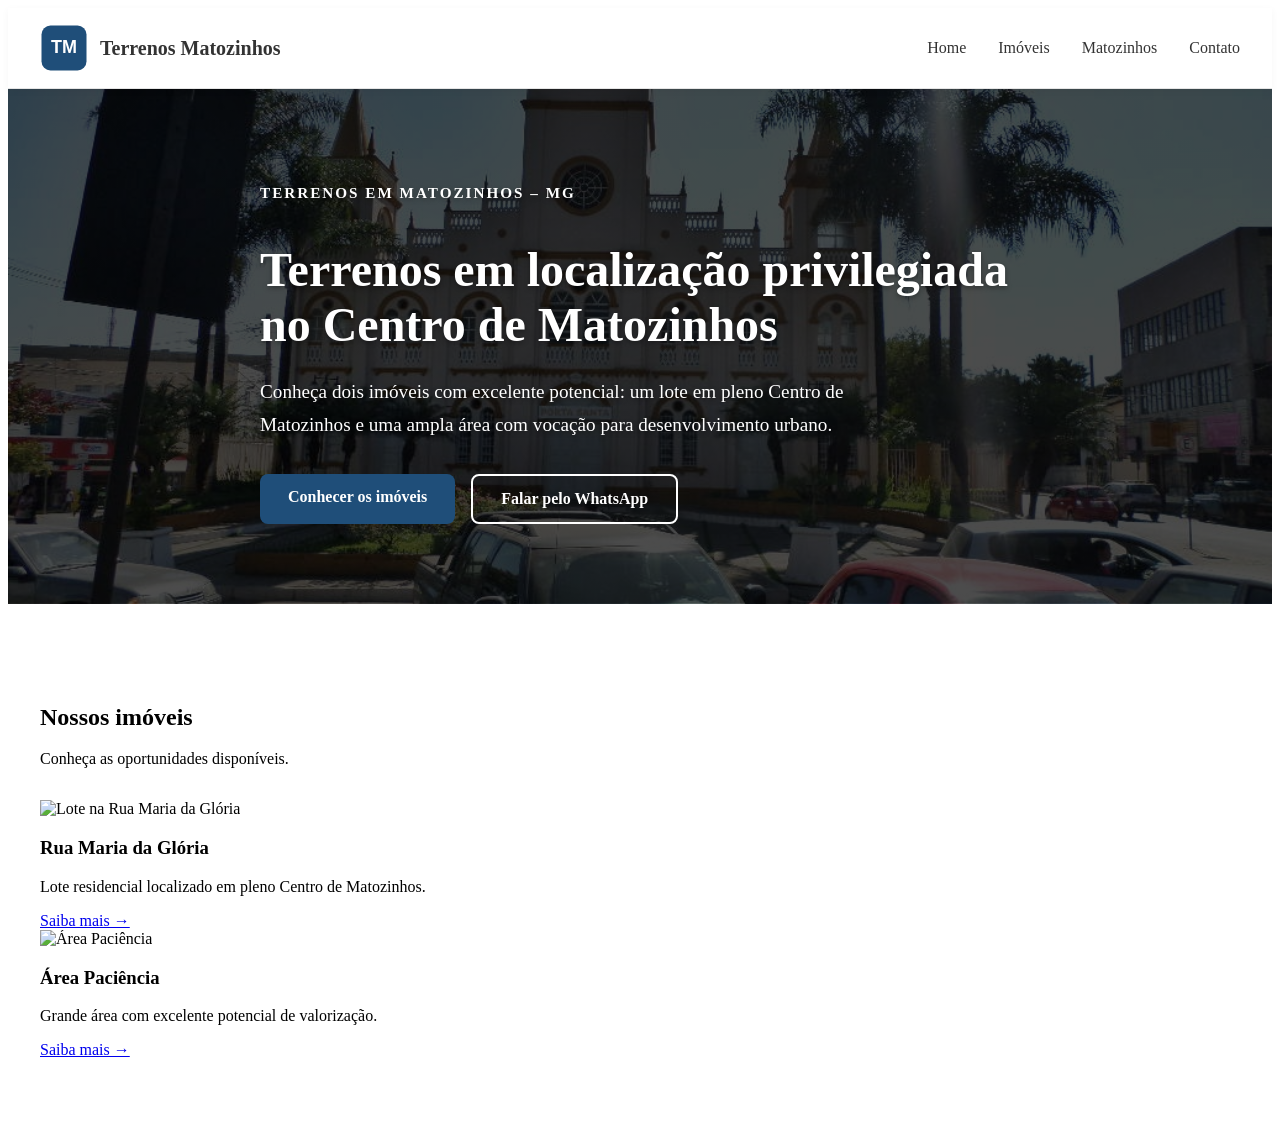
==== index.html @ 57f732b4 "style: refine hero section" ====
<!DOCTYPE html>
<html lang="pt-BR">

<head>

    <meta charset="UTF-8">

    <meta name="viewport" content="width=device-width, initial-scale=1.0">

    <title>
        Terrenos Matozinhos | Terrenos urbanos em Matozinhos/MG
    </title>

    <meta name="description"
        content="Conheça terrenos urbanos localizados em Matozinhos/MG. Informações claras, documentação regular e atendimento direto com os proprietários.">

    <meta name="author" content="Terrenos Matozinhos">

    <meta name="robots" content="index, follow">

    <meta name="theme-color" content="#1F4E79">

    <link rel="stylesheet" href="assets/css/style.css">

    <script src="assets/js/main.js" defer></script>

</head>

<body>

    <header class="site-header">

        <div class="container">

            <a href="index.html" class="logo">

                <img src="assets/images/logo/logo.svg" alt="Terrenos Matozinhos">

                <span class="logo-text">
                    Terrenos Matozinhos
                </span>

            </a>

            <nav class="main-nav" aria-label="Menu principal">

                <ul>

                    <li><a href="#">Home</a></li>

                    <li><a href="#imoveis">Imóveis</a></li>

                    <li><a href="#matozinhos">Matozinhos</a></li>

                    <li><a href="#contato">Contato</a></li>

                </ul>

            </nav>

        </div>

    </header>

    <main>

        <section class="hero" id="hero">

            <div class="container hero-content">

                <div class="hero-text">

                    <p class="hero-tag">
                        Terrenos em Matozinhos – MG
                    </p>

                    <h1>
                        Terrenos em localização privilegiada no Centro de Matozinhos
                    </h1>

                    <p class="hero-description">

                        Conheça dois imóveis com excelente potencial:
                        um lote em pleno Centro de Matozinhos e uma ampla
                        área com vocação para desenvolvimento urbano.

                    </p>

                    <div class="hero-buttons">

                        <a href="#imoveis" class="btn btn-primary">

                            Conhecer os imóveis

                        </a>

                        <a href="#contato" class="btn btn-outline">

                            Falar pelo WhatsApp

                        </a>

                    </div>

                </div>

            </div>

        </section>

        <section class="properties" id="imoveis">

            <div class="container">

                <h2>Nossos imóveis</h2>

                <p class="section-description">

                    Conheça as oportunidades disponíveis.

                </p>

                <div class="property-grid">

                    <article class="property-card">

                        <img src="assets/images/maria-da-gloria/foto01.webp" alt="Lote na Rua Maria da Glória">

                        <div class="property-content">

                            <h3>Rua Maria da Glória</h3>

                            <p>

                                Lote residencial localizado em pleno Centro de
                                Matozinhos.

                            </p>

                            <a href="imoveis/maria-da-gloria/">

                                Saiba mais →

                            </a>

                        </div>

                    </article>

                    <article class="property-card">

                        <img src="assets/images/paciencia/foto01.webp" alt="Área Paciência">

                        <div class="property-content">

                            <h3>Área Paciência</h3>

                            <p>

                                Grande área com excelente potencial de valorização.

                            </p>

                            <a href="imoveis/paciencia/">

                                Saiba mais →

                            </a>

                        </div>

                    </article>

                </div>

            </div>

        </section>

        <section id="matozinhos"></section>

        <section id="contato"></section>

    </main>

    <footer>

    </footer>

</body>

</html>
---- assets/css/style.css ----
@import url("base/variables.css");
@import url("base/reset.css");
@import url("base/layout.css");

@import url("components/header.css");
@import url("components/hero.css");
@import url("components/buttons.css");
@import url("components/cards.css");
@import url("components/footer.css");

@import url("pages/home.css");

@import url("responsive.css");
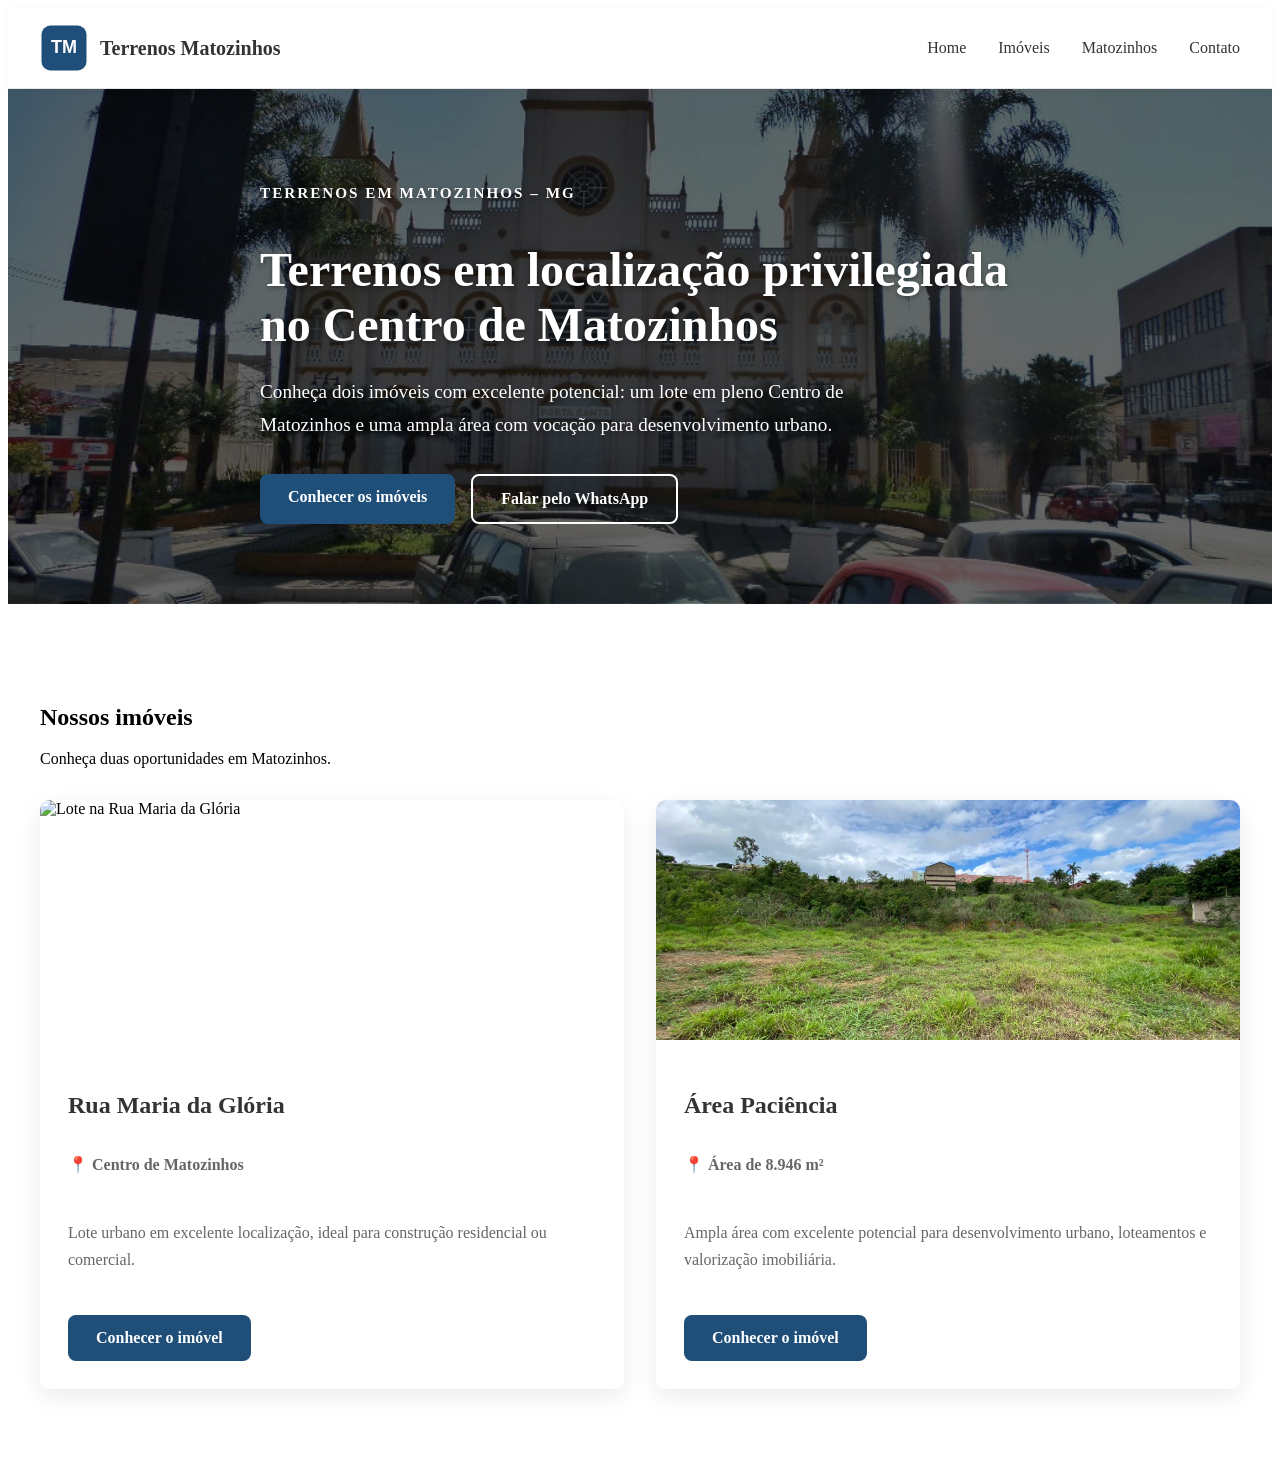
==== commit 50269552: "feat: add responsive property cards" ====
--- a/index.html
+++ b/index.html
@@ -116,7 +116,7 @@
 
                 <p class="section-description">
 
-                    Conheça as oportunidades disponíveis.
+                    Conheça duas oportunidades em Matozinhos.
 
                 </p>
 
@@ -128,18 +128,21 @@
 
                         <div class="property-content">
 
-                            <h3>Rua Maria da Glória</h3>
-
-                            <p>
-
-                                Lote residencial localizado em pleno Centro de
-                                Matozinhos.
-
-                            </p>
-
-                            <a href="imoveis/maria-da-gloria/">
-
-                                Saiba mais →
+                            <h3 class="property-title">
+                                Rua Maria da Glória
+                            </h3>
+
+                            <p class="property-location">
+                                📍 Centro de Matozinhos
+                            </p>
+
+                            <p class="property-description">
+                                Lote urbano em excelente localização, ideal para construção residencial ou comercial.
+                            </p>
+
+                            <a href="imoveis/maria-da-gloria/" class="btn btn-primary">
+
+                                Conhecer o imóvel
 
                             </a>
 
@@ -153,17 +156,23 @@
 
                         <div class="property-content">
 
-                            <h3>Área Paciência</h3>
-
-                            <p>
-
-                                Grande área com excelente potencial de valorização.
-
-                            </p>
-
-                            <a href="imoveis/paciencia/">
-
-                                Saiba mais →
+                            <h3 class="property-title">
+                                Área Paciência
+                            </h3>
+
+                            <p class="property-location">
+                                📍 Área de 8.946 m²
+                            </p>
+
+                            <p class="property-description">
+
+                                Ampla área com excelente potencial para desenvolvimento urbano, loteamentos e valorização imobiliária.
+
+                            </p>
+
+                            <a href="imoveis/paciencia/" class="btn btn-primary">
+
+                                Conhecer o imóvel
 
                             </a>
 
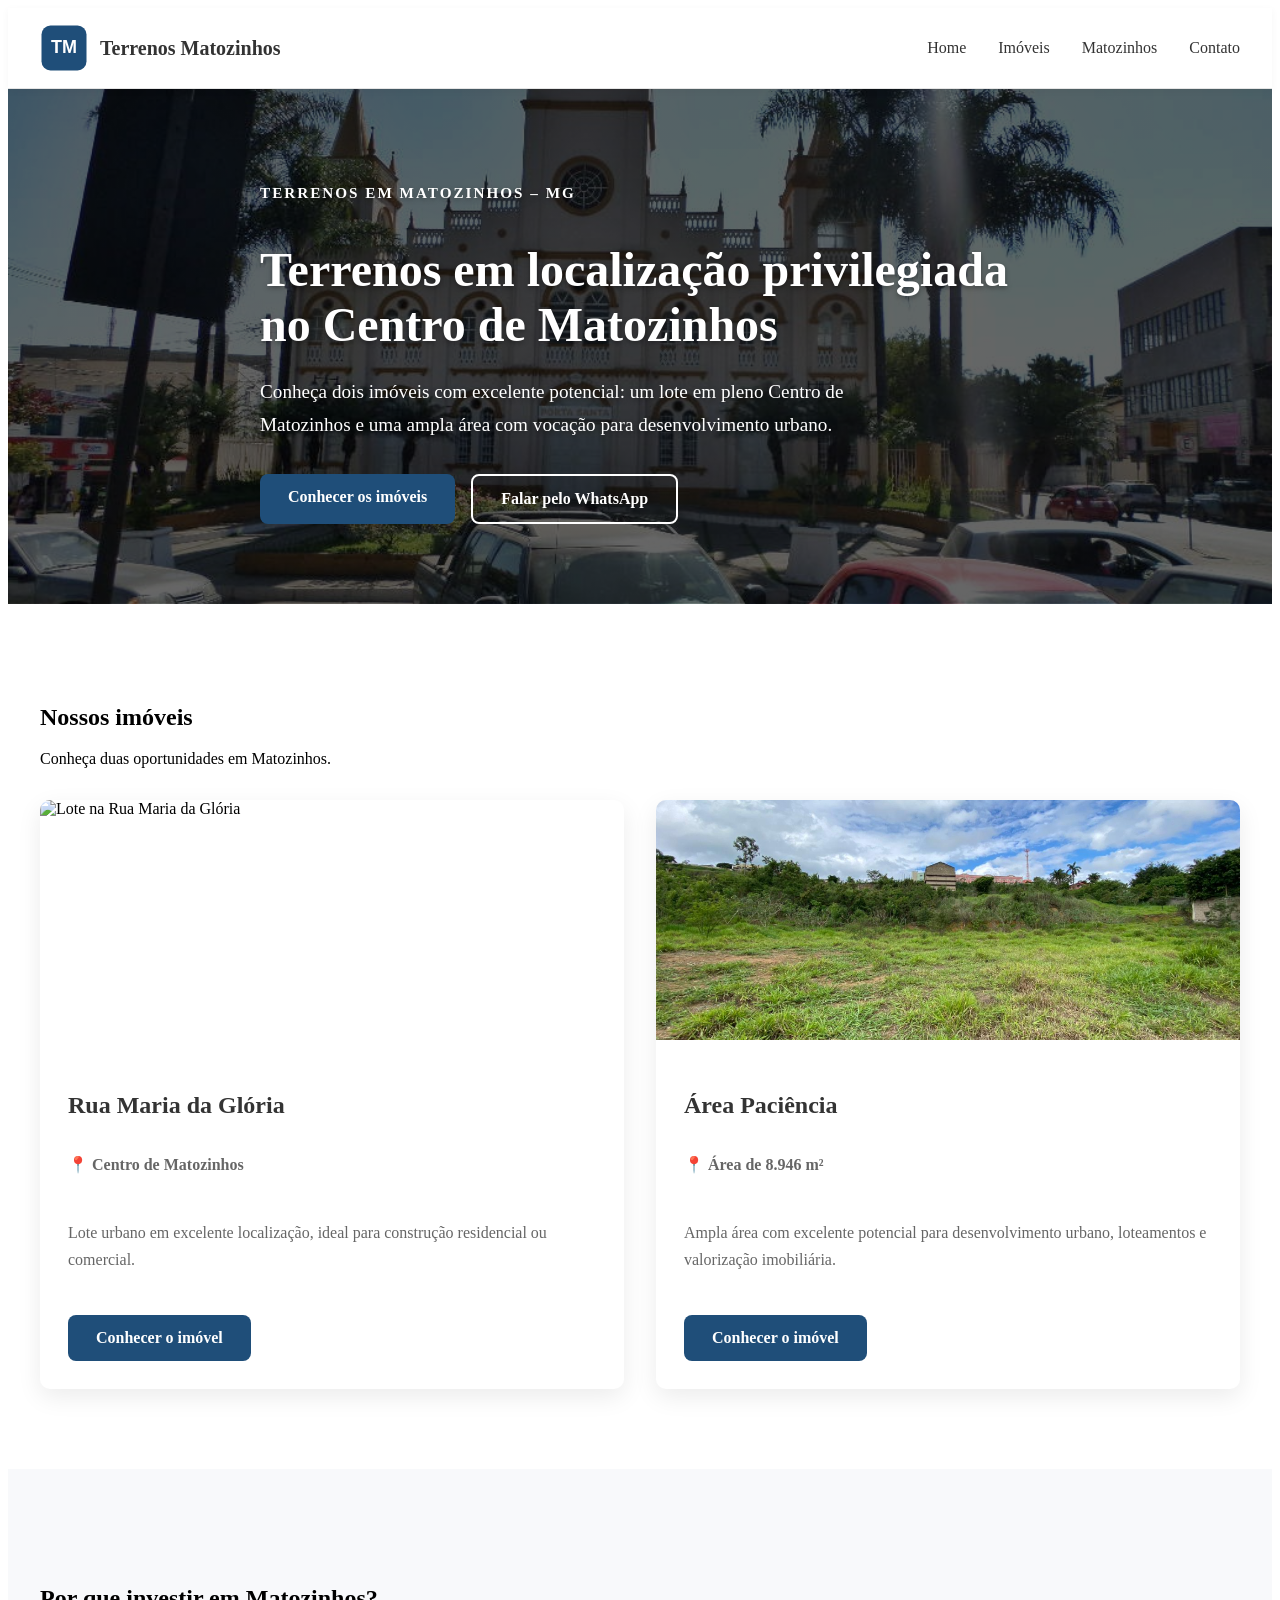
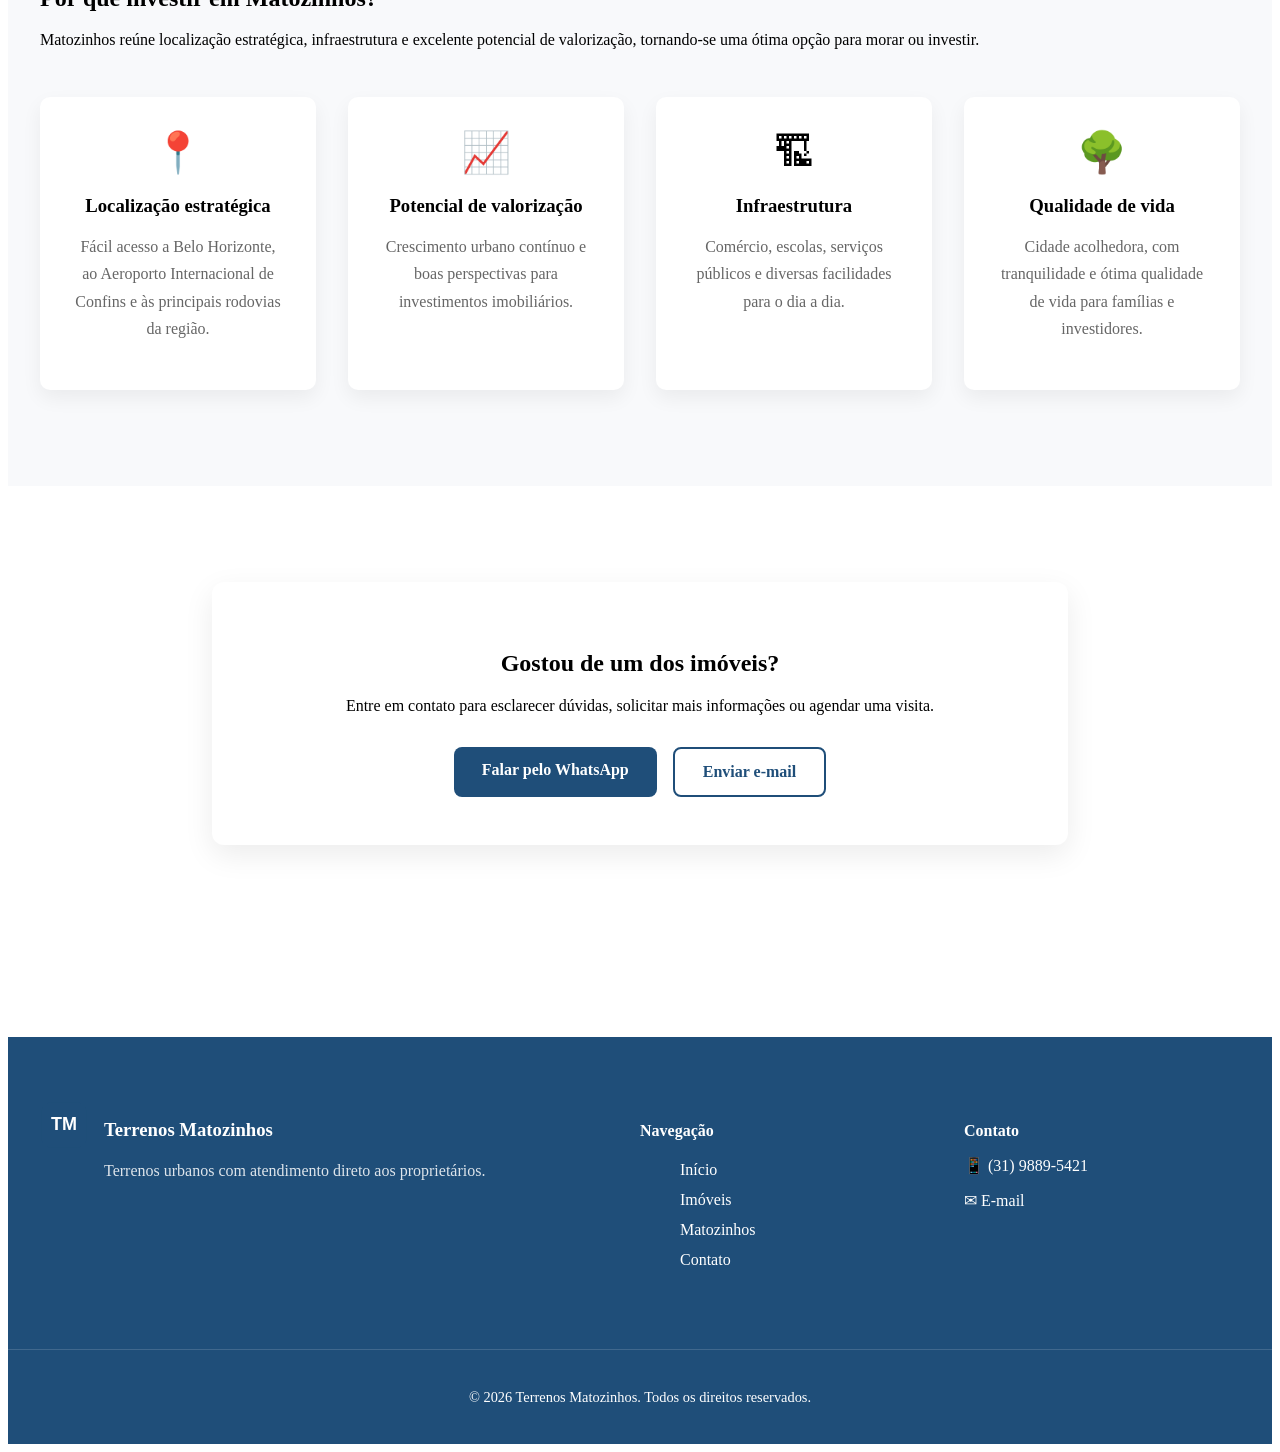
==== commit a28f4de9: "feat: complete first version of home page" ====
--- a/index.html
+++ b/index.html
@@ -94,7 +94,7 @@
 
                         </a>
 
-                        <a href="#contato" class="btn btn-outline">
+                        <a href="#contato" class="btn btn-light">
 
                             Falar pelo WhatsApp
 
@@ -166,7 +166,8 @@
 
                             <p class="property-description">
 
-                                Ampla área com excelente potencial para desenvolvimento urbano, loteamentos e valorização imobiliária.
+                                Ampla área com excelente potencial para desenvolvimento urbano, loteamentos e
+                                valorização imobiliária.
 
                             </p>
 
@@ -186,13 +187,195 @@
 
         </section>
 
-        <section id="matozinhos"></section>
-
-        <section id="contato"></section>
+        <section class="highlights" id="matozinhos">
+
+            <div class="container">
+
+                <h2 class="section-title">
+                    Por que investir em Matozinhos?
+                </h2>
+
+                <p class="section-description">
+                    Matozinhos reúne localização estratégica, infraestrutura e excelente potencial de valorização,
+                    tornando-se uma ótima opção para morar ou investir.
+                </p>
+
+                <div class="highlight-grid">
+
+                    <article class="highlight-card">
+
+                        <div class="highlight-icon">📍</div>
+
+                        <h3>Localização estratégica</h3>
+
+                        <p>
+                            Fácil acesso a Belo Horizonte, ao Aeroporto Internacional de Confins e às principais
+                            rodovias da região.
+                        </p>
+
+                    </article>
+
+                    <article class="highlight-card">
+
+                        <div class="highlight-icon">📈</div>
+
+                        <h3>Potencial de valorização</h3>
+
+                        <p>
+                            Crescimento urbano contínuo e boas perspectivas para investimentos imobiliários.
+                        </p>
+
+                    </article>
+
+                    <article class="highlight-card">
+
+                        <div class="highlight-icon">🏗</div>
+
+                        <h3>Infraestrutura</h3>
+
+                        <p>
+                            Comércio, escolas, serviços públicos e diversas facilidades para o dia a dia.
+                        </p>
+
+                    </article>
+
+                    <article class="highlight-card">
+
+                        <div class="highlight-icon">🌳</div>
+
+                        <h3>Qualidade de vida</h3>
+
+                        <p>
+                            Cidade acolhedora, com tranquilidade e ótima qualidade de vida para famílias e investidores.
+                        </p>
+
+                    </article>
+
+                </div>
+
+            </div>
+
+        </section>
+
+        <section class="contact" id="contato">
+
+            <div class="container">
+
+                <div class="contact-box">
+
+                    <h2 class="section-title">
+                        Gostou de um dos imóveis?
+                    </h2>
+
+                    <p class="section-description">
+                        Entre em contato para esclarecer dúvidas, solicitar mais informações
+                        ou agendar uma visita.
+                    </p>
+
+                    <div class="contact-buttons">
+
+                        <a href="https://wa.me/553198895421" class="btn btn-primary" target="_blank" rel="noopener">
+
+                            Falar pelo WhatsApp
+
+                        </a>
+
+                        <a href="mailto:mjfdm.info@gmail.com" class="btn btn-outline">
+
+                            Enviar e-mail
+
+                        </a>
+
+                    </div>
+
+                </div>
+
+            </div>
+
+        </section>
 
     </main>
 
-    <footer>
+    <footer class="site-footer">
+
+        <div class="container footer-content">
+
+            <div class="footer-brand">
+
+                <img src="assets/images/logo/logo.svg" alt="Terrenos Matozinhos" width="42" height="42">
+
+                <div>
+
+                    <h3>Terrenos Matozinhos</h3>
+
+                    <p>
+                        Terrenos urbanos com atendimento direto aos proprietários.
+                    </p>
+
+                </div>
+
+            </div>
+
+            <nav class="footer-nav">
+
+                <h4>Navegação</h4>
+
+                <ul>
+
+                    <li><a href="#hero">Início</a></li>
+
+                    <li><a href="#imoveis">Imóveis</a></li>
+
+                    <li><a href="#matozinhos">Matozinhos</a></li>
+
+                    <li><a href="#contato">Contato</a></li>
+
+                </ul>
+
+            </nav>
+
+            <div class="footer-contact">
+
+                <h4>Contato</h4>
+
+                <p>
+
+                    <a href="https://wa.me/553198895421" target="_blank" rel="noopener">
+
+                        📱 (31) 9889-5421
+
+                    </a>
+
+                </p>
+
+                <p>
+
+                    <a href="mailto:mjfdm.info@gmail.com">
+
+                        ✉ E-mail
+
+                    </a>
+
+                </p>
+
+            </div>
+
+        </div>
+
+        <div class="footer-bottom">
+
+            <div class="container">
+
+                <p>
+
+                    © 2026 Terrenos Matozinhos.
+                    Todos os direitos reservados.
+
+                </p>
+
+            </div>
+
+        </div>
 
     </footer>
 
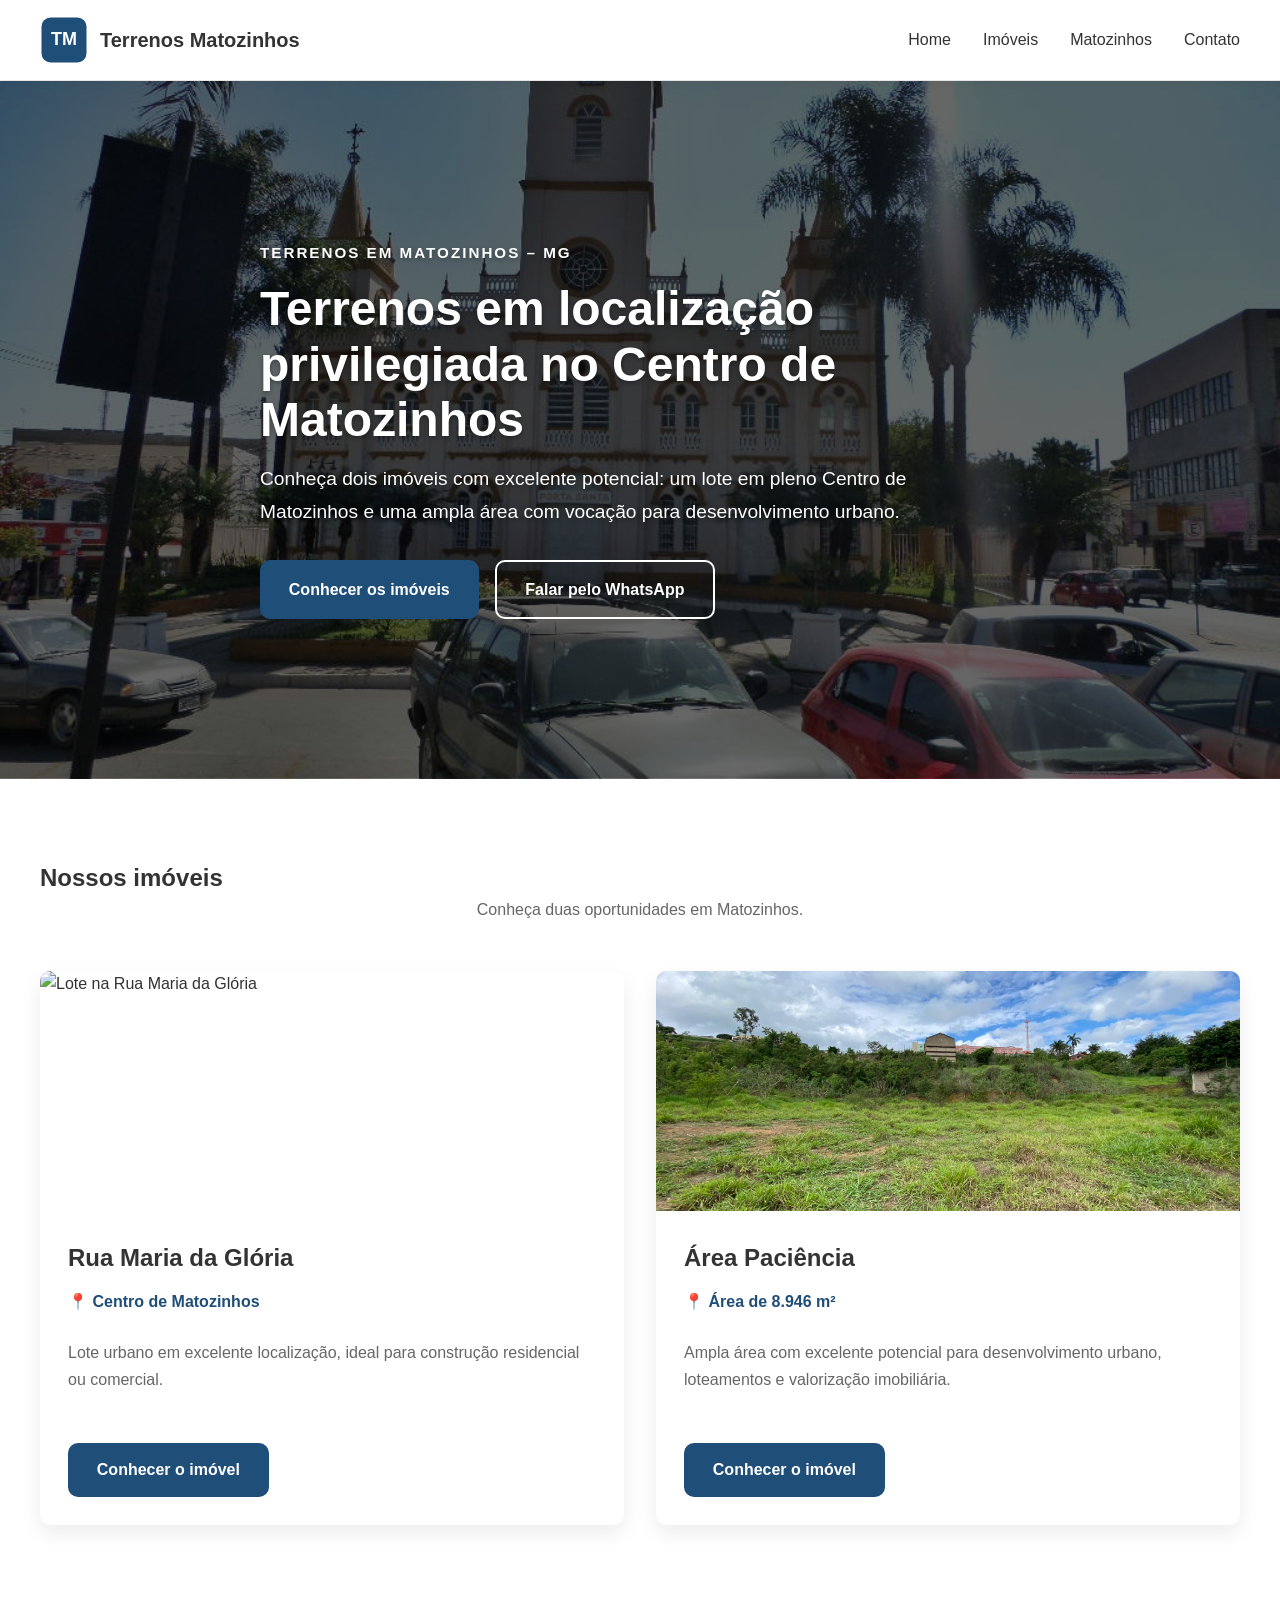
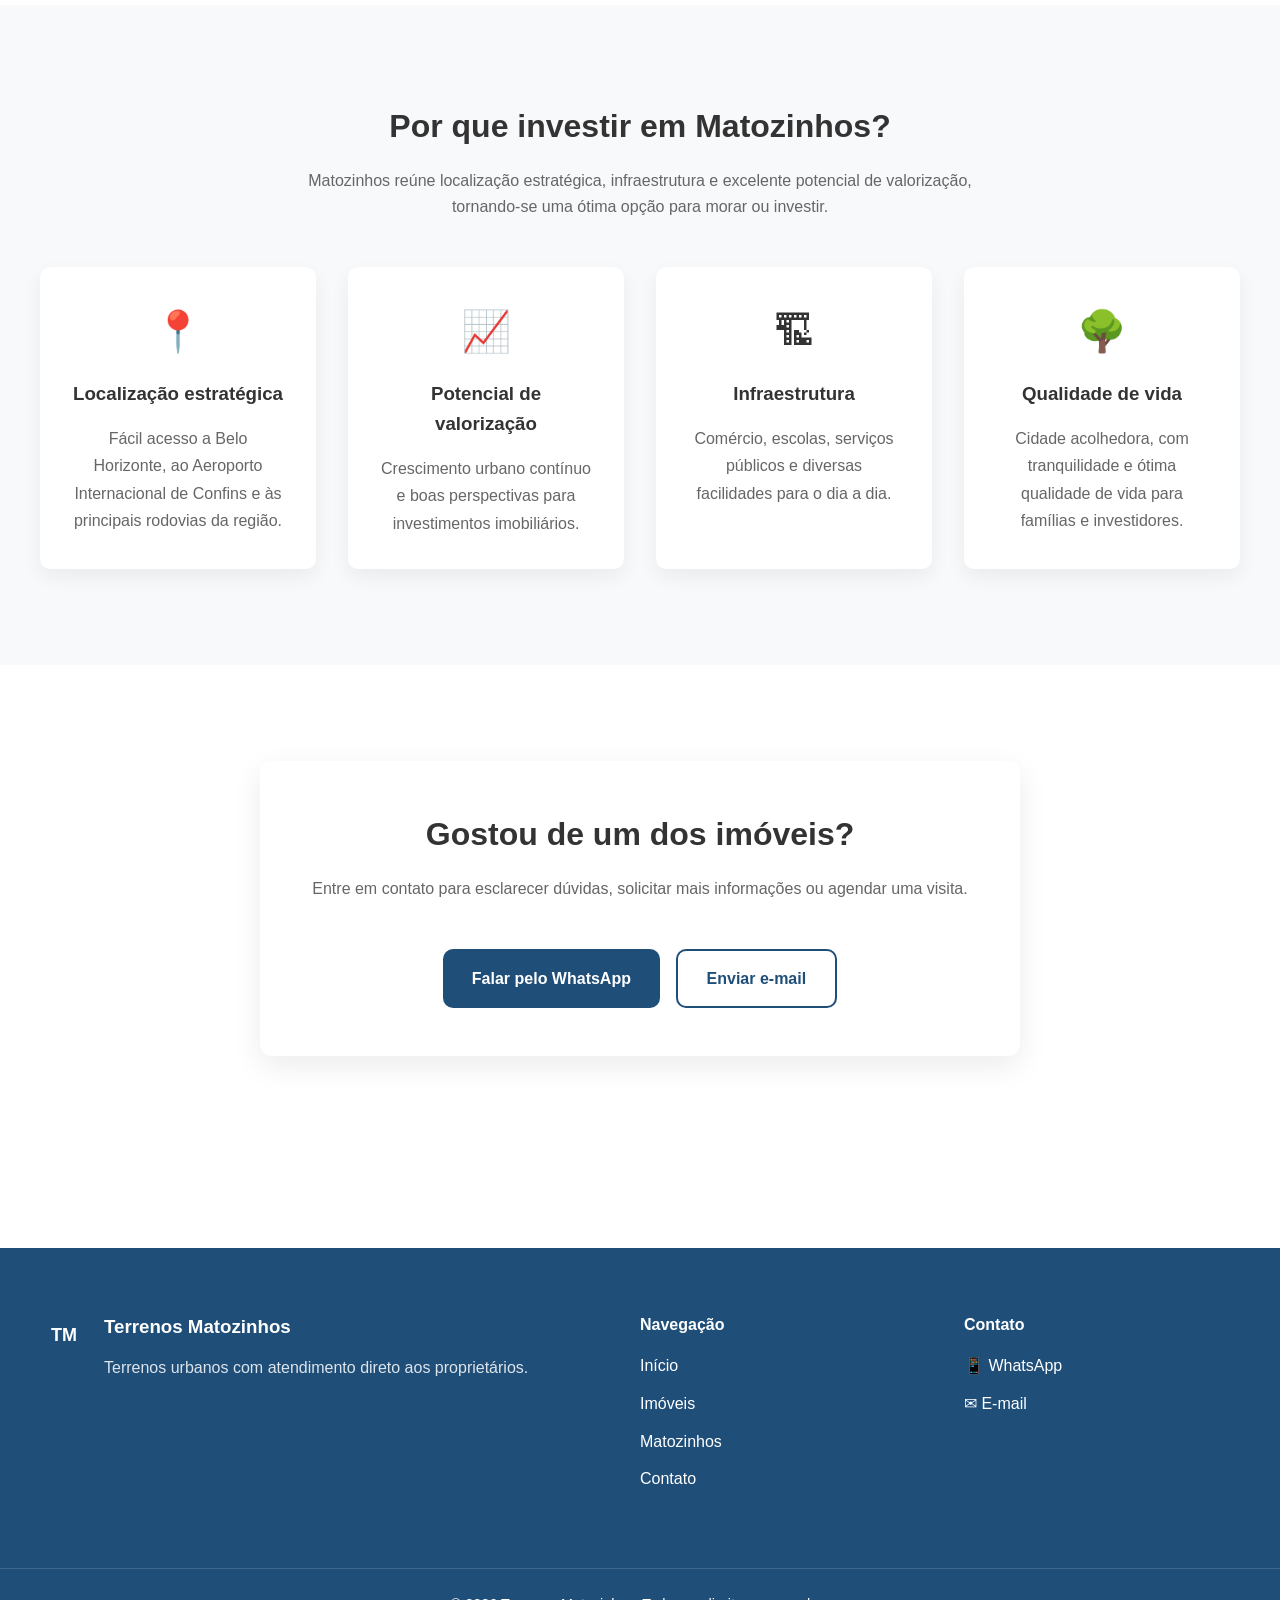
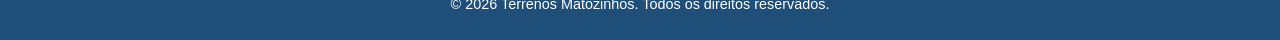
==== commit 85f0d9e5: "Finalize CSS architecture and prepare property pages" ====
--- a/index.html
+++ b/index.html
@@ -34,7 +34,7 @@
 
             <a href="index.html" class="logo">
 
-                <img src="assets/images/logo/logo.svg" alt="Terrenos Matozinhos">
+                <img src="assets/images/logo/logo.svg" alt="Terrenos Matozinhos" width="48" height="48">
 
                 <span class="logo-text">
                     Terrenos Matozinhos
@@ -46,7 +46,7 @@
 
                 <ul>
 
-                    <li><a href="#">Home</a></li>
+                    <li><a href="#hero">Home</a></li>
 
                     <li><a href="#imoveis">Imóveis</a></li>
 
@@ -124,7 +124,7 @@
 
                     <article class="property-card">
 
-                        <img src="assets/images/maria-da-gloria/foto01.webp" alt="Lote na Rua Maria da Glória">
+                        <img src="assets/images/maria-da-gloria/foto01.webp" alt="Lote na Rua Maria da Glória" width="600" height="400">
 
                         <div class="property-content">
 
@@ -152,7 +152,7 @@
 
                     <article class="property-card">
 
-                        <img src="assets/images/paciencia/foto01.webp" alt="Área Paciência">
+                        <img src="assets/images/paciencia/foto01.webp" alt="Área Paciência" width="600" height="400">
 
                         <div class="property-content">
 
@@ -342,7 +342,7 @@
 
                     <a href="https://wa.me/553198895421" target="_blank" rel="noopener">
 
-                        📱 (31) 9889-5421
+                        📱 WhatsApp
 
                     </a>
 
--- a/assets/css/style.css
+++ b/assets/css/style.css
@@ -1,6 +1,14 @@
+/* ==========================================
+   BASE
+   ========================================== */
+
 @import url("base/variables.css");
 @import url("base/reset.css");
 @import url("base/layout.css");
+
+/* ==========================================
+   COMPONENTES
+   ========================================== */
 
 @import url("components/header.css");
 @import url("components/hero.css");
@@ -8,6 +16,14 @@
 @import url("components/cards.css");
 @import url("components/footer.css");
 
+/* ==========================================
+   PÁGINAS
+   ========================================== */
+
 @import url("pages/home.css");
 
+/* ==========================================
+   RESPONSIVIDADE
+   ========================================== */
+
 @import url("responsive.css");
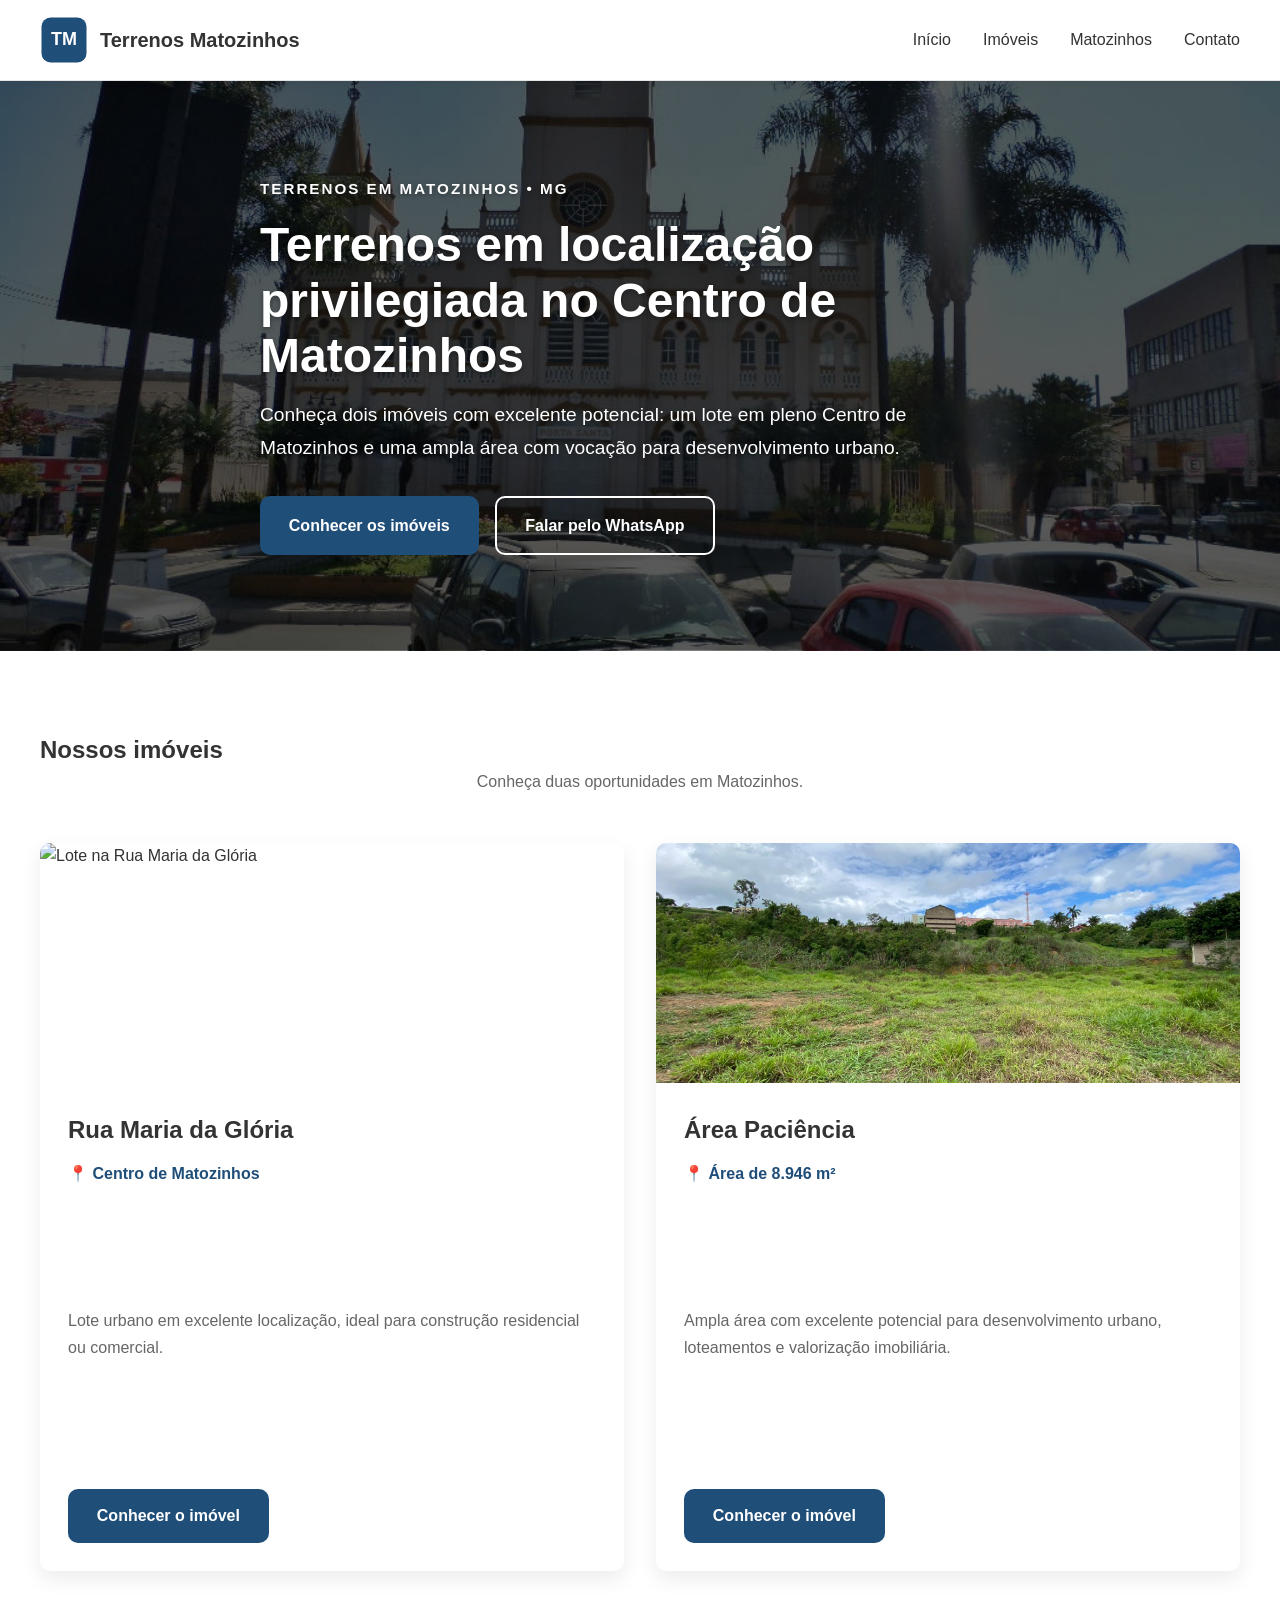
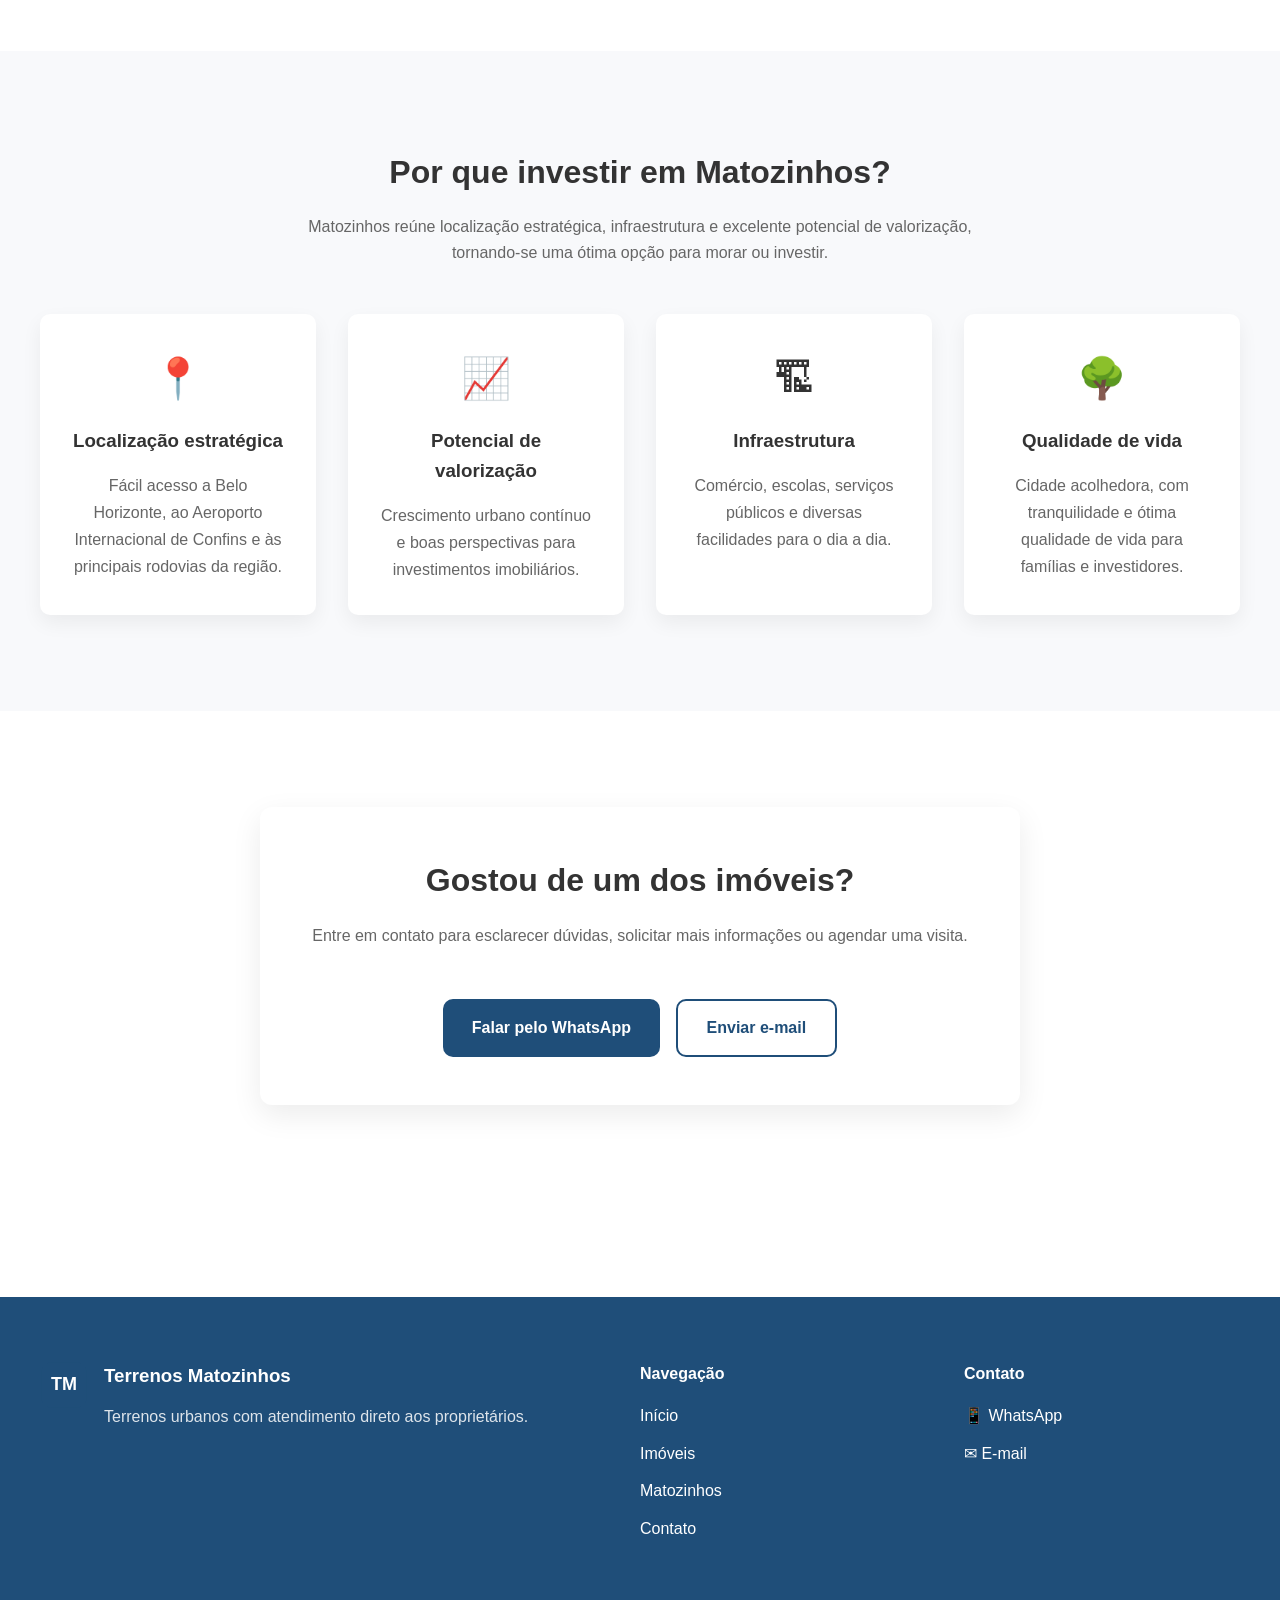
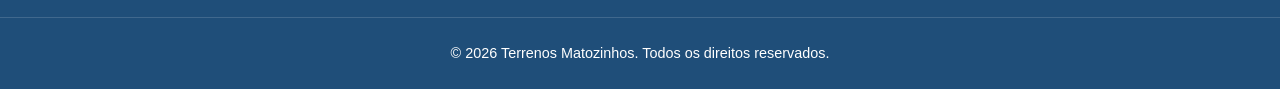
==== commit 0a2e3293: "refactor: padroniza páginas de imóveis e aprimora layout da Maria da Glória" ====
--- a/index.html
+++ b/index.html
@@ -46,7 +46,7 @@
 
                 <ul>
 
-                    <li><a href="#hero">Home</a></li>
+                    <li><a href="#hero">Início</a></li>
 
                     <li><a href="#imoveis">Imóveis</a></li>
 
@@ -71,7 +71,7 @@
                 <div class="hero-text">
 
                     <p class="hero-tag">
-                        Terrenos em Matozinhos – MG
+                        Terrenos em Matozinhos • MG
                     </p>
 
                     <h1>
--- a/assets/css/style.css
+++ b/assets/css/style.css
@@ -15,6 +15,15 @@
 @import url("components/buttons.css");
 @import url("components/cards.css");
 @import url("components/footer.css");
+@import url("components/gallery.css");
+@import url("components/property-highlights.css");
+@import url("components/property-features.css");
+@import url("components/property-description.css");
+@import url("components/property-documents.css");
+@import url("components/property-contact.css");
+@import url("components/property-gallery.css");
+@import url("components/property-location.css");
+@import url("components/property-summary.css");
 
 /* ==========================================
    PÁGINAS
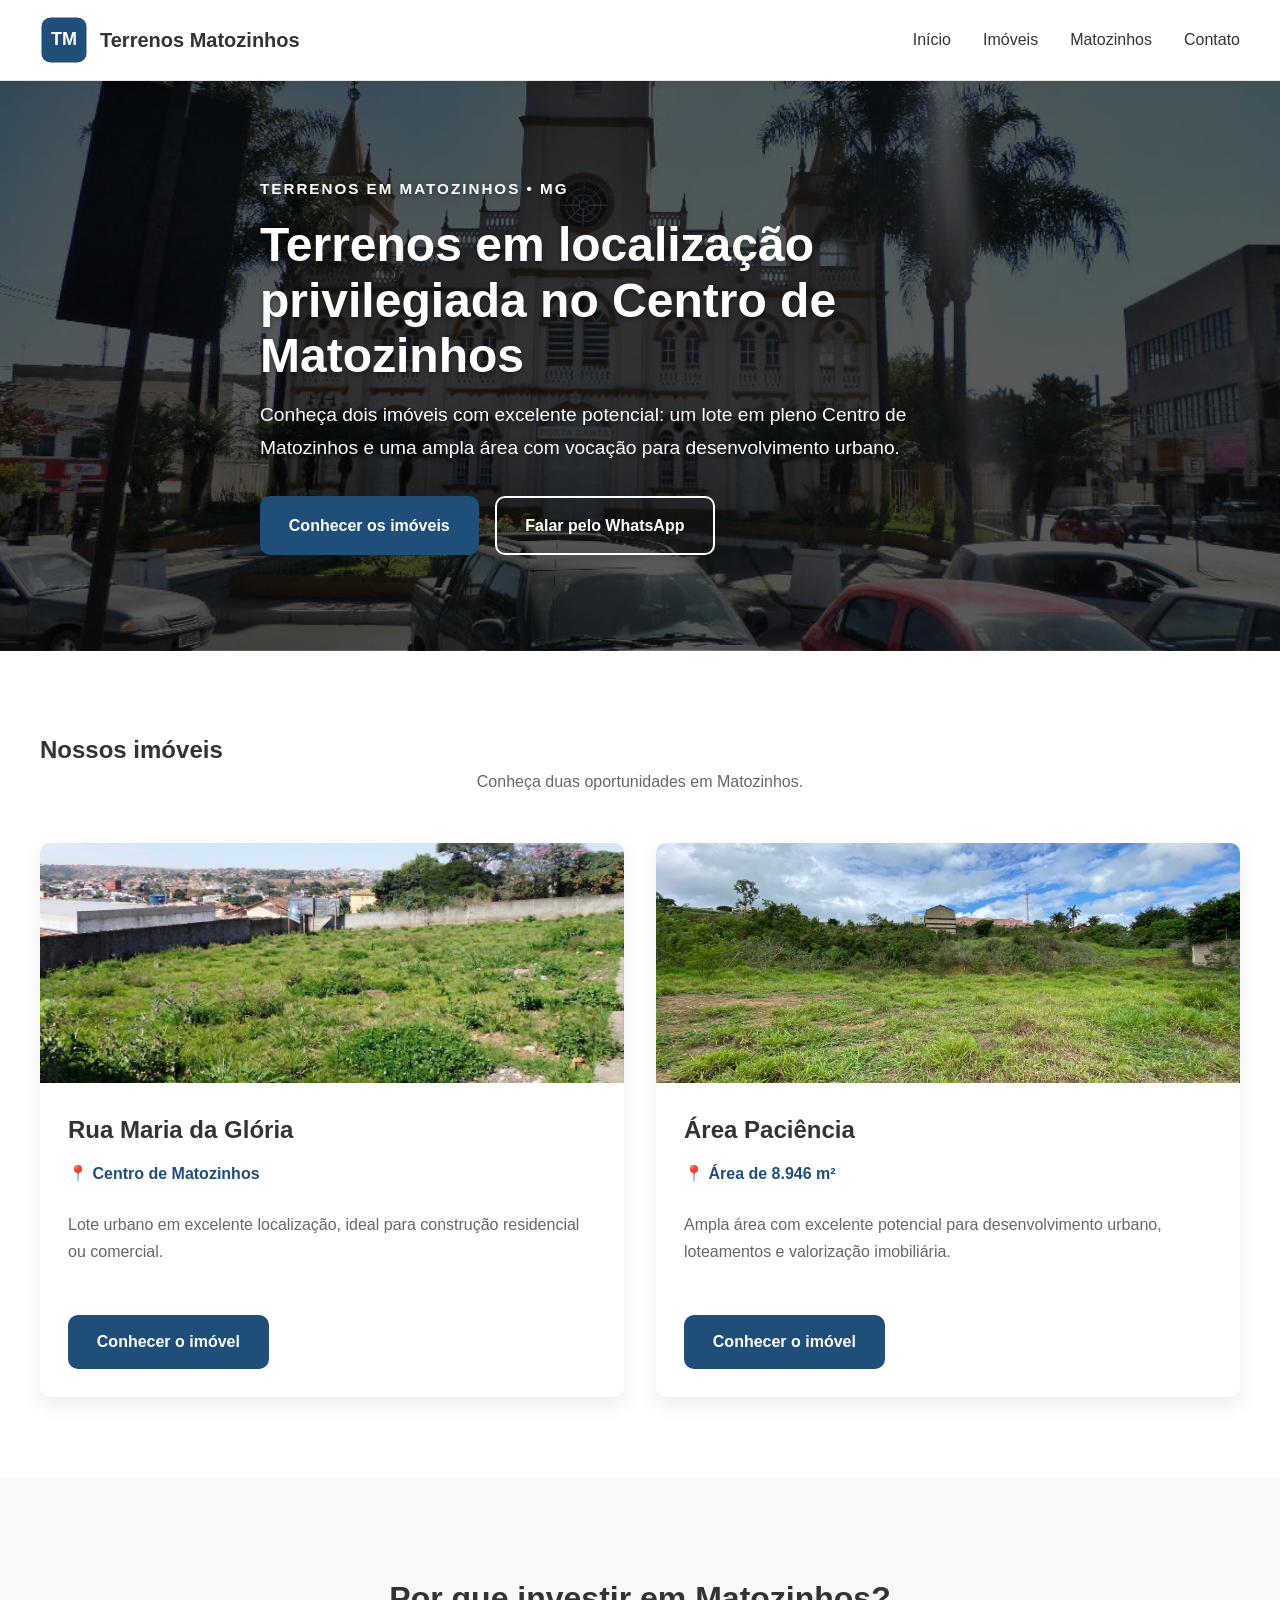
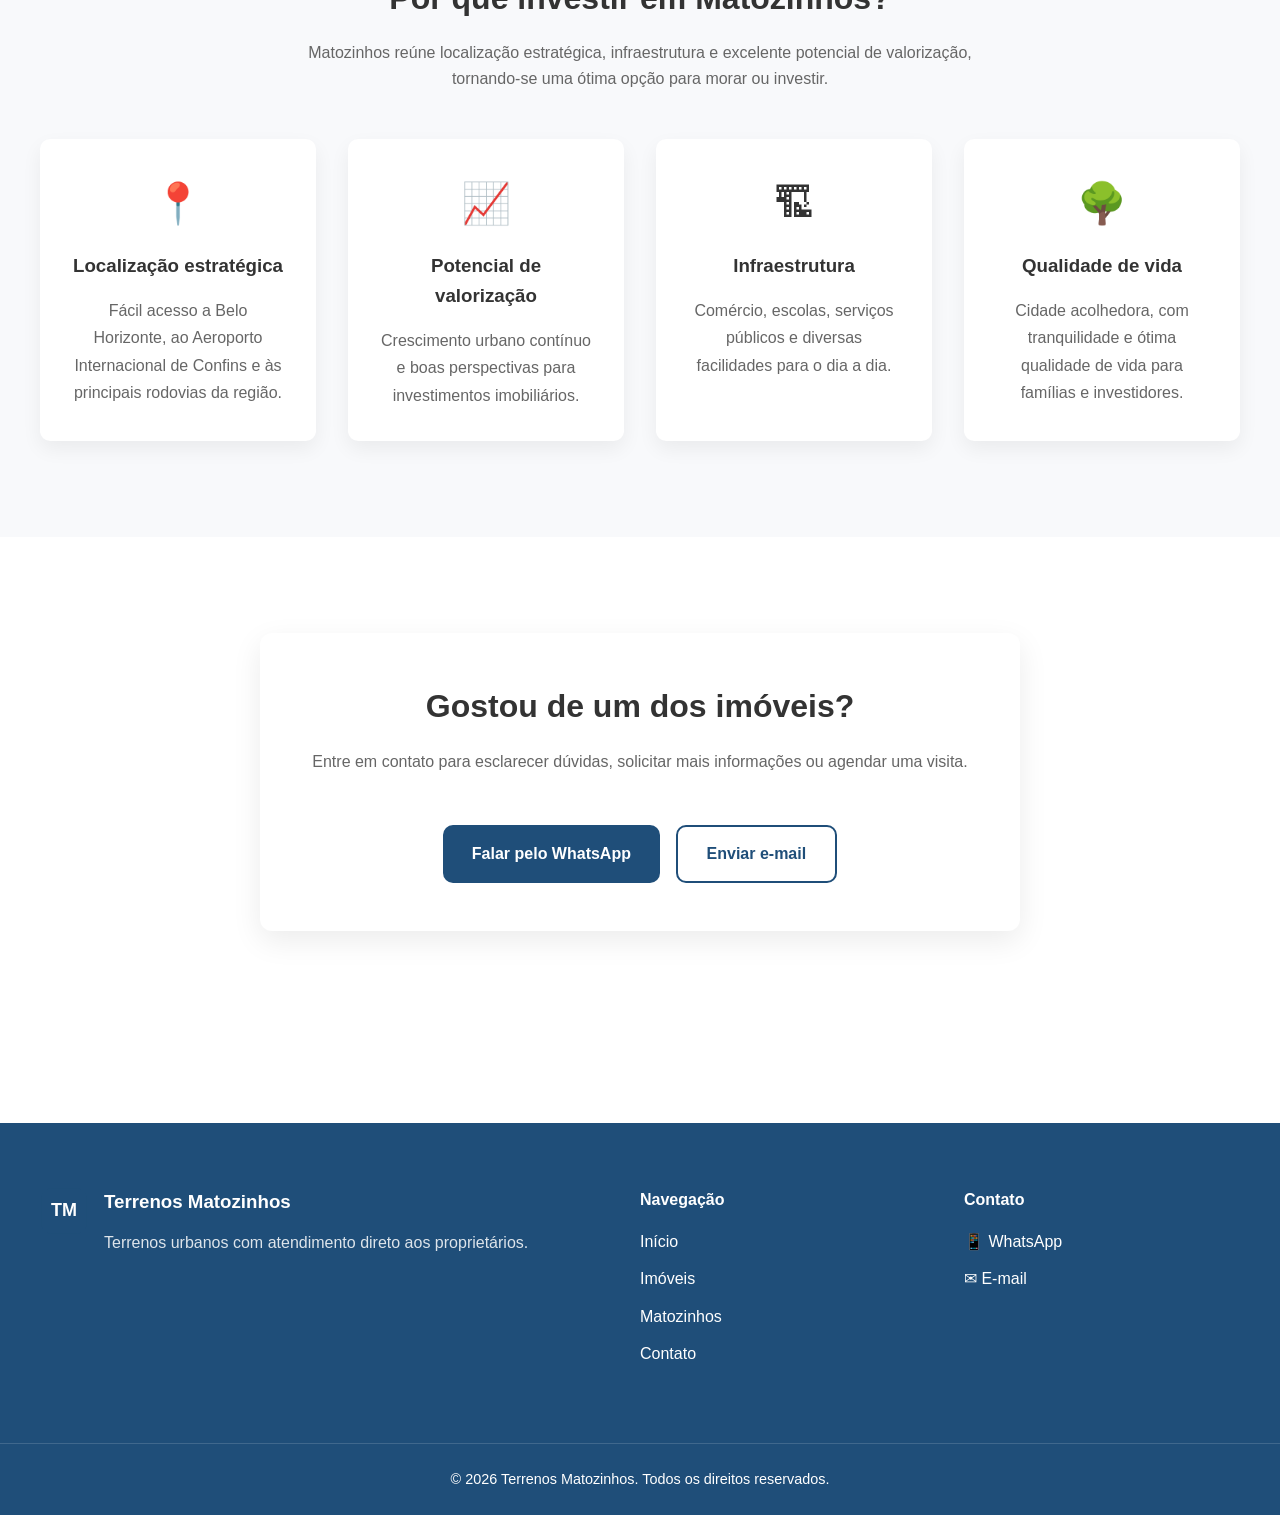
==== commit c08f7c07: "fix: corrige conflito de estilos da classe property-description" ====
--- a/index.html
+++ b/index.html
@@ -124,7 +124,7 @@
 
                     <article class="property-card">
 
-                        <img src="assets/images/maria-da-gloria/foto01.webp" alt="Lote na Rua Maria da Glória" width="600" height="400">
+                        <img src="assets/images/maria-da-gloria/foto-01.webp" alt="Lote na Rua Maria da Glória" width="600" height="400">
 
                         <div class="property-content">
 
@@ -152,7 +152,7 @@
 
                     <article class="property-card">
 
-                        <img src="assets/images/paciencia/foto01.webp" alt="Área Paciência" width="600" height="400">
+                        <img src="assets/images/paciencia/foto-01.webp" alt="Área Paciência" width="600" height="400">
 
                         <div class="property-content">
 
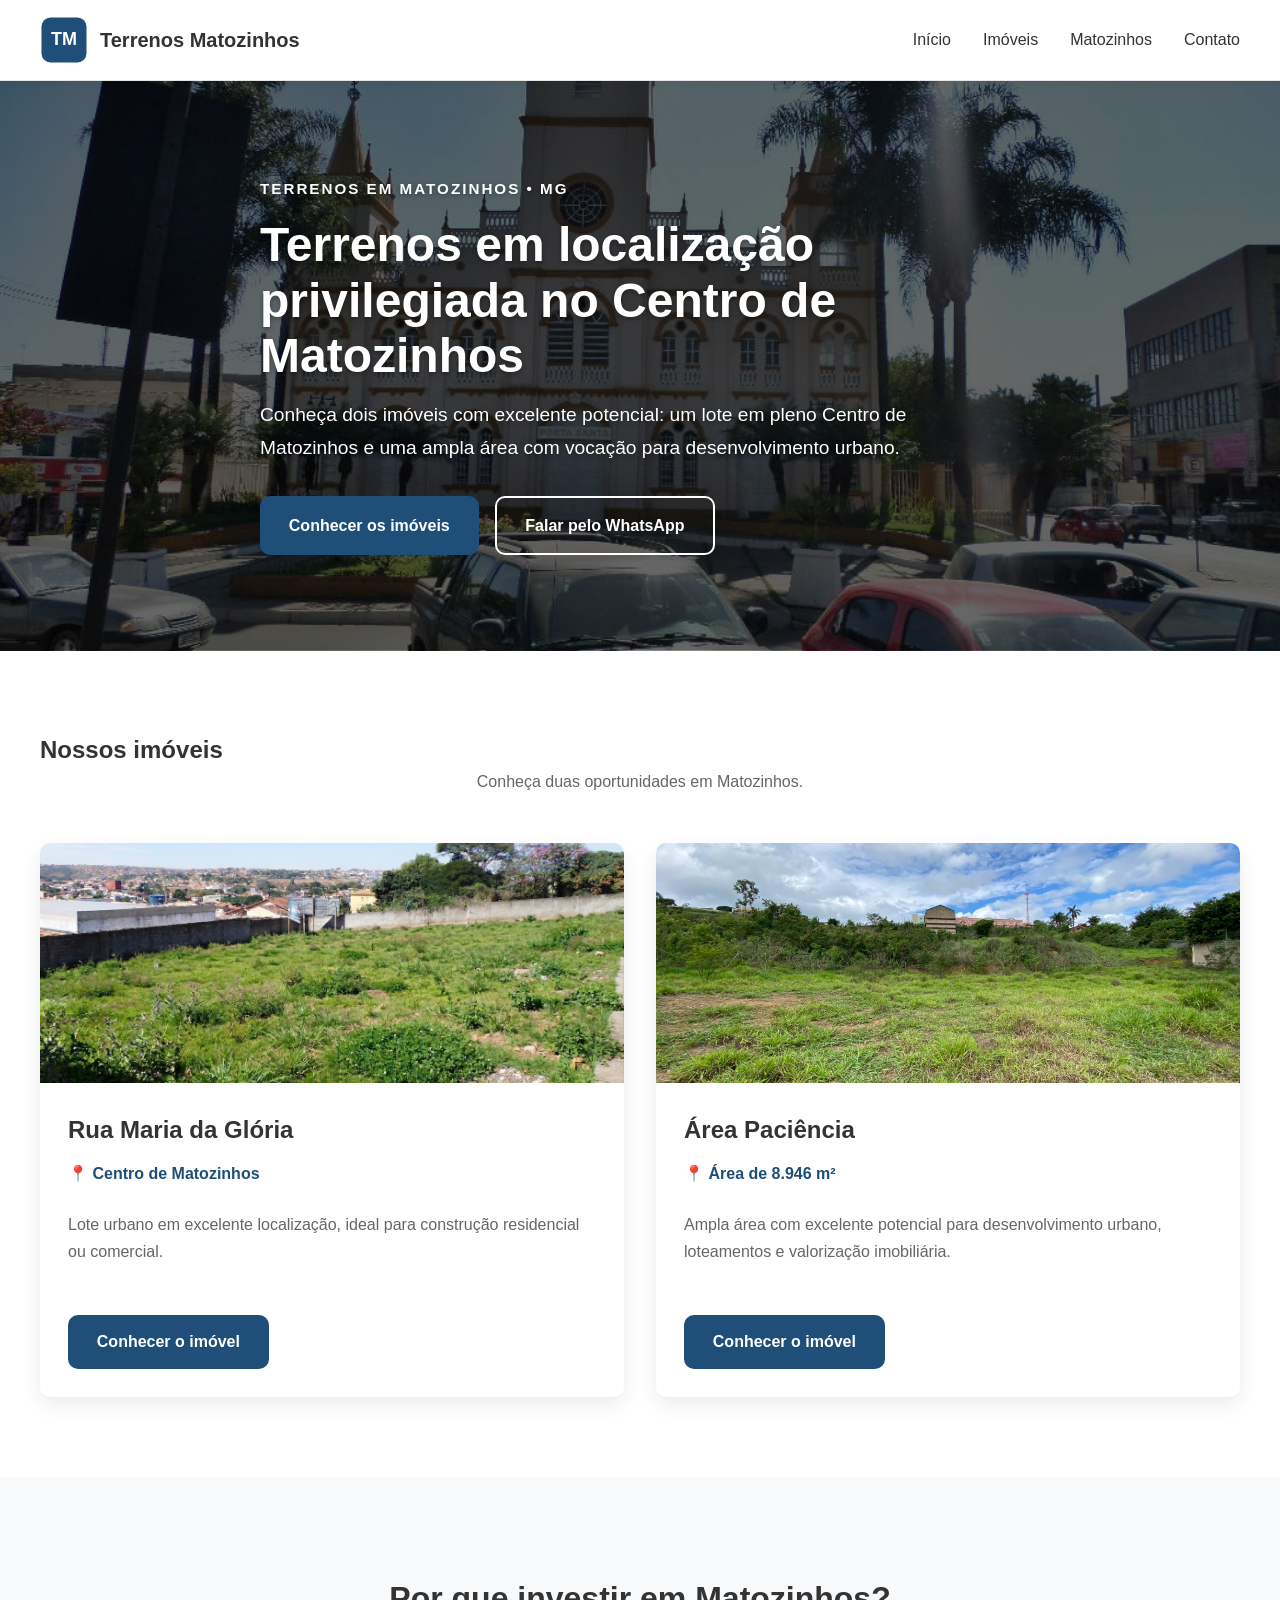
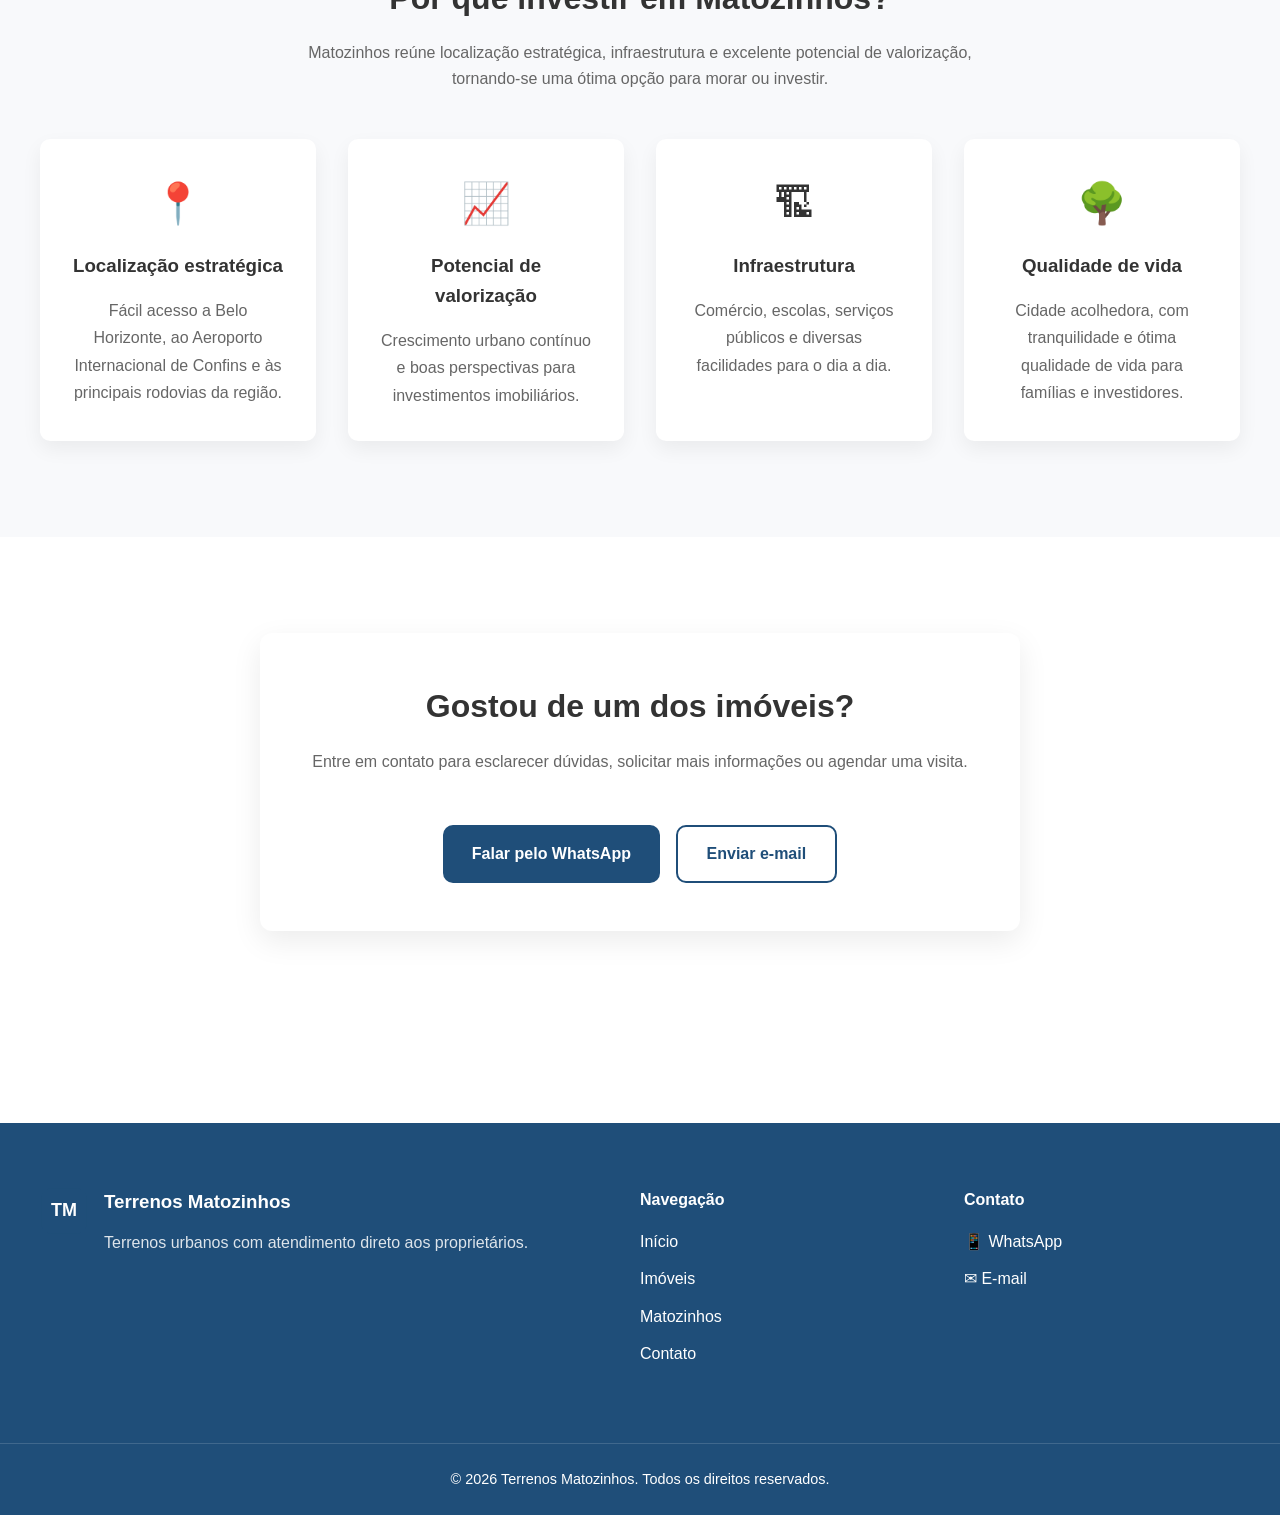
==== commit 2113dab7: "feat: implementa lightbox da galeria e refina layout das páginas dos imóveis - adiciona visualização" ====
--- a/index.html
+++ b/index.html
@@ -64,7 +64,7 @@
 
     <main>
 
-        <section class="hero" id="hero">
+        <section class="hero hero-home" id="hero">
 
             <div class="container hero-content">
 
--- a/assets/css/style.css
+++ b/assets/css/style.css
@@ -24,6 +24,7 @@
 @import url("components/property-gallery.css");
 @import url("components/property-location.css");
 @import url("components/property-summary.css");
+@import url("components/lightbox.css");
 
 /* ==========================================
    PÁGINAS
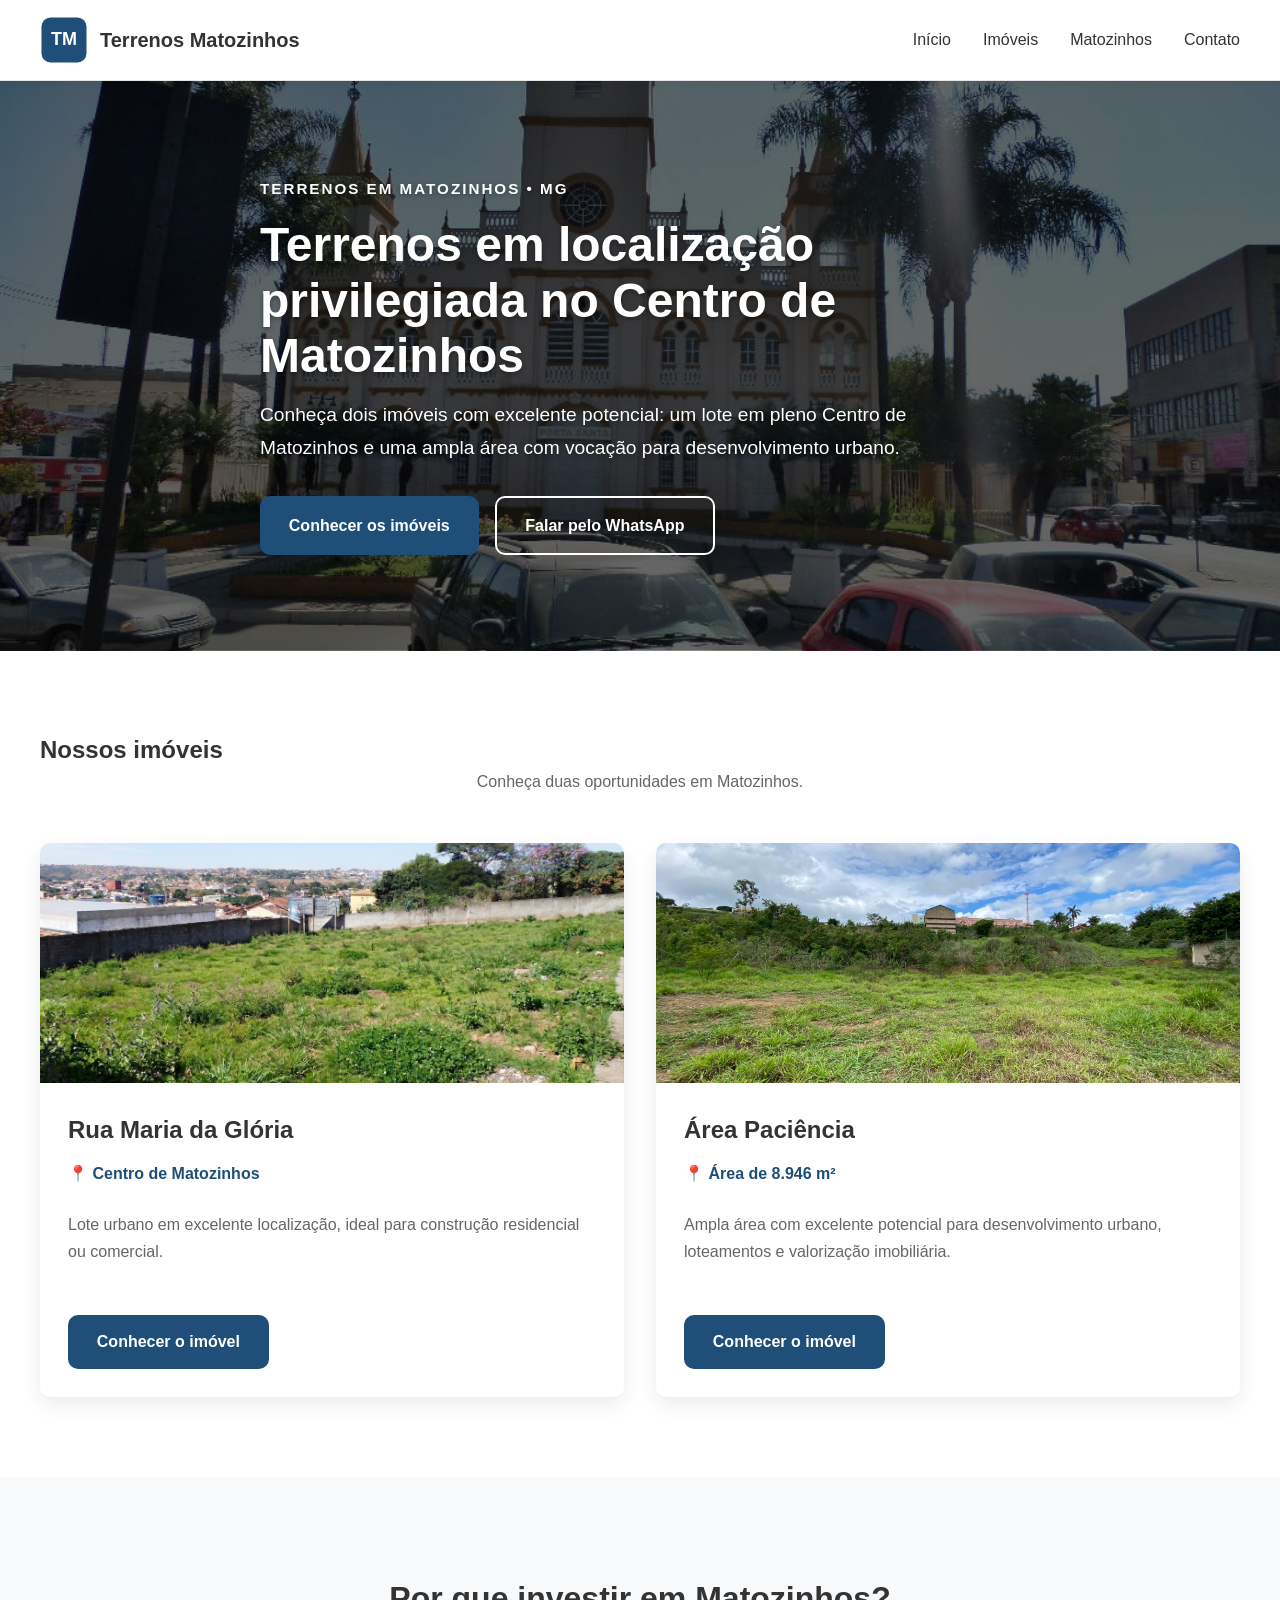
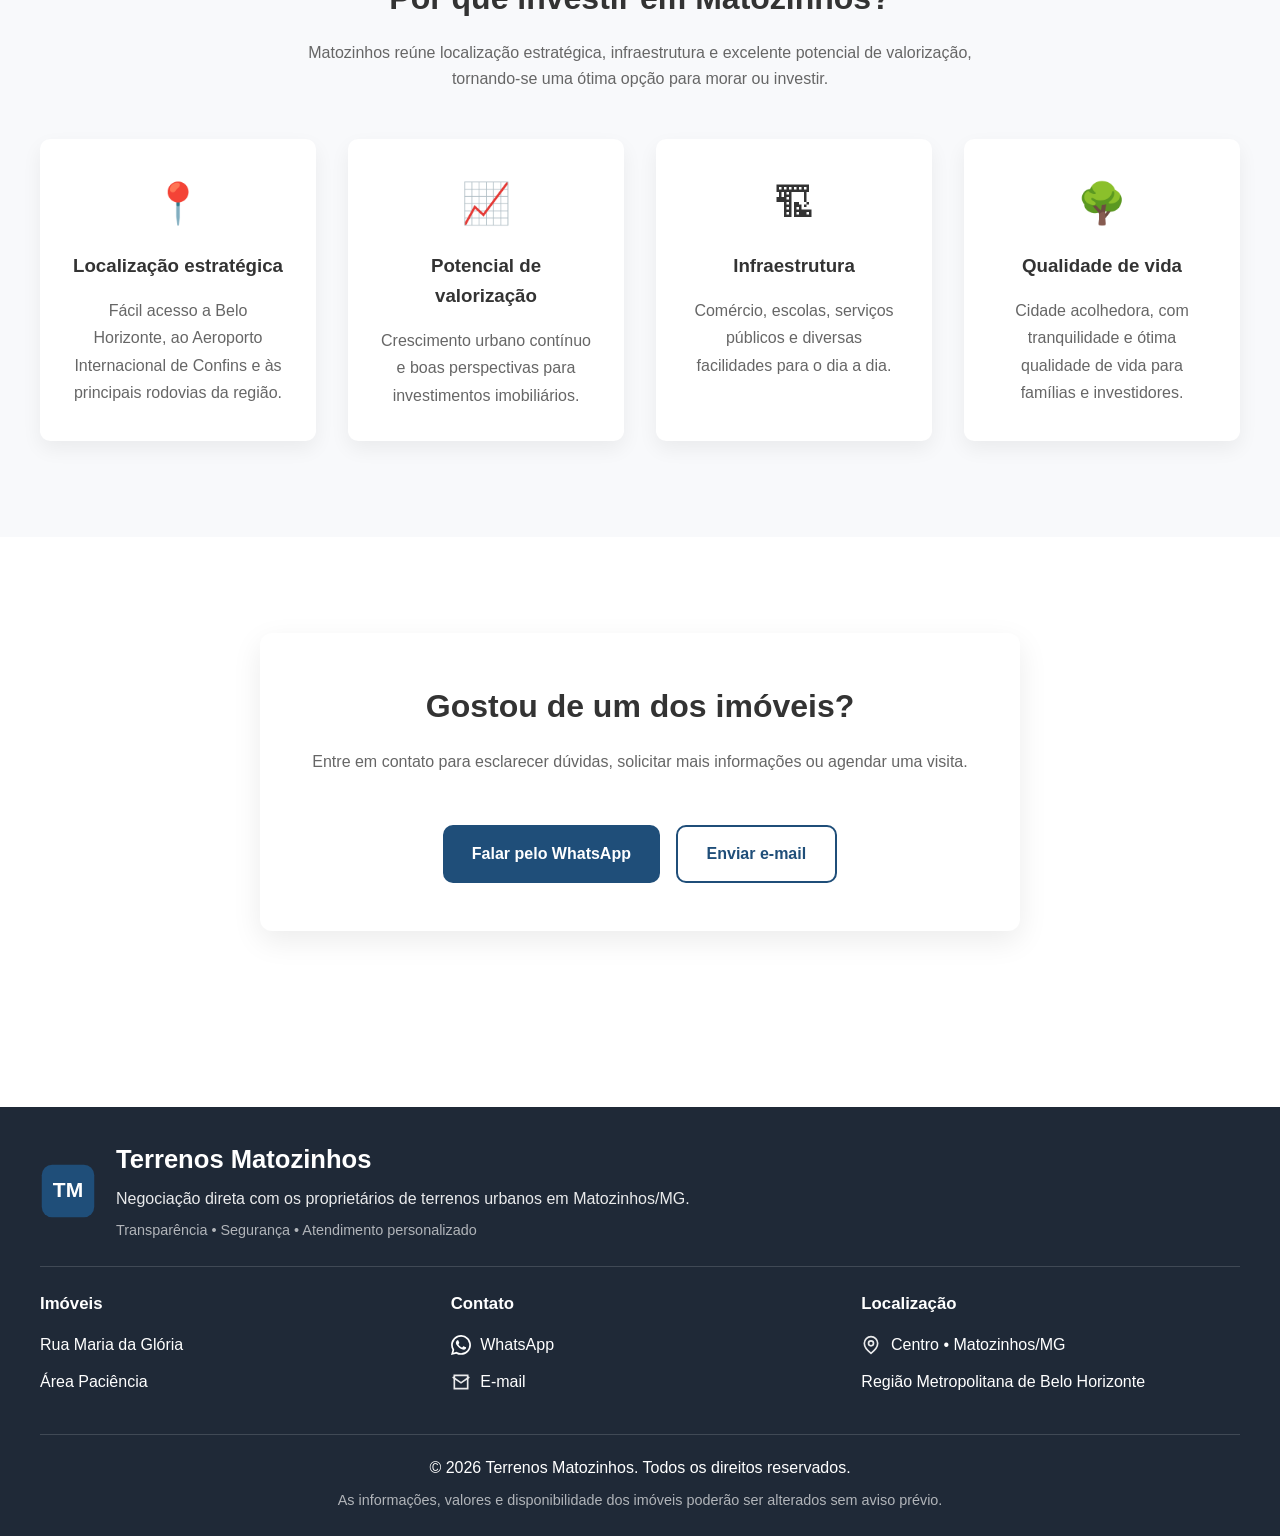
==== commit e61b2643: "feat: redesign do footer e refinamento da identidade visual" ====
--- a/index.html
+++ b/index.html
@@ -124,7 +124,8 @@
 
                     <article class="property-card">
 
-                        <img src="assets/images/maria-da-gloria/foto-01.webp" alt="Lote na Rua Maria da Glória" width="600" height="400">
+                        <img src="assets/images/maria-da-gloria/foto-01.webp" alt="Lote na Rua Maria da Glória"
+                            width="600" height="400">
 
                         <div class="property-content">
 
@@ -298,73 +299,157 @@
 
     <footer class="site-footer">
 
-        <div class="container footer-content">
+        <div class="container">
+
+            <!-- Marca -->
 
             <div class="footer-brand">
 
-                <img src="assets/images/logo/logo.svg" alt="Terrenos Matozinhos" width="42" height="42">
+                <img src="assets/images/logo/logo.svg" alt="Terrenos Matozinhos" width="56" height="56">
 
                 <div>
 
                     <h3>Terrenos Matozinhos</h3>
 
                     <p>
-                        Terrenos urbanos com atendimento direto aos proprietários.
+                        Negociação direta com os proprietários de terrenos urbanos
+                        em Matozinhos/MG.
                     </p>
 
-                </div>
-
-            </div>
-
-            <nav class="footer-nav">
-
-                <h4>Navegação</h4>
-
-                <ul>
-
-                    <li><a href="#hero">Início</a></li>
-
-                    <li><a href="#imoveis">Imóveis</a></li>
-
-                    <li><a href="#matozinhos">Matozinhos</a></li>
-
-                    <li><a href="#contato">Contato</a></li>
-
-                </ul>
-
-            </nav>
-
-            <div class="footer-contact">
-
-                <h4>Contato</h4>
-
-                <p>
-
-                    <a href="https://wa.me/553198895421" target="_blank" rel="noopener">
-
-                        📱 WhatsApp
-
-                    </a>
-
-                </p>
-
-                <p>
-
-                    <a href="mailto:mjfdm.info@gmail.com">
-
-                        ✉ E-mail
-
-                    </a>
-
-                </p>
-
-            </div>
-
-        </div>
-
-        <div class="footer-bottom">
-
-            <div class="container">
+                    <span class="footer-slogan">
+
+                        Transparência • Segurança • Atendimento personalizado
+
+                    </span>
+
+                </div>
+
+            </div>
+
+            <hr class="footer-divider">
+
+            <div class="footer-columns">
+
+                <!-- Imóveis -->
+
+                <div>
+
+                    <h4>Imóveis</h4>
+
+                    <ul>
+
+                        <li>
+
+                            <a href="imoveis/maria-da-gloria/">
+
+                                Rua Maria da Glória
+
+                            </a>
+
+                        </li>
+
+                        <li>
+
+                            <a href="imoveis/paciencia/">
+
+                                Área Paciência
+
+                            </a>
+
+                        </li>
+
+                    </ul>
+
+                </div>
+
+                <!-- Contato -->
+
+                <div>
+
+                    <h4>Contato</h4>
+
+                    <ul>
+
+                        <li>
+
+                            <a href="https://wa.me/553198895421" target="_blank" rel="noopener">
+
+                                <!-- <img src="assets/icons/whatsapp.svg" alt="" class="footer-icon" width="20" height="20"> -->
+
+                                <svg xmlns="http://www.w3.org/2000/svg" width="20" height="20" viewBox="0 0 24 24"
+                                    fill="currentColor" aria-hidden="true" focusable="false">
+                                    <path
+                                        d="M20.52 3.48A11.86 11.86 0 0 0 12.04 0C5.46 0 .11 5.35.11 11.93c0 2.1.55 4.15 1.6 5.96L0 24l6.28-1.65a11.9 11.9 0 0 0 5.75 1.46h.01c6.58 0 11.93-5.35 11.93-11.93 0-3.19-1.24-6.18-3.45-8.4zM12.04 21.8a9.83 9.83 0 0 1-5.02-1.38l-.36-.22-3.73.98 1-3.63-.24-.37a9.84 9.84 0 1 1 8.35 4.62zm5.39-7.36c-.3-.15-1.77-.87-2.05-.97-.27-.1-.47-.15-.67.15-.2.3-.77.97-.95 1.17-.17.2-.35.22-.65.08-.3-.15-1.27-.47-2.42-1.5-.9-.8-1.5-1.8-1.68-2.1-.18-.3-.02-.46.13-.61.13-.13.3-.35.45-.52.15-.18.2-.3.3-.5.1-.2.05-.37-.03-.52-.08-.15-.67-1.62-.92-2.22-.24-.58-.49-.5-.67-.51h-.57c-.2 0-.52.08-.8.37-.27.3-1.05 1.03-1.05 2.5s1.08 2.9 1.23 3.1c.15.2 2.12 3.24 5.13 4.54.72.31 1.29.5 1.73.64.73.23 1.39.2 1.91.12.58-.09 1.77-.72 2.02-1.41.25-.7.25-1.29.17-1.41-.08-.12-.28-.2-.58-.35z" />
+                                </svg>
+
+
+
+
+                                WhatsApp
+
+                            </a>
+
+                        </li>
+
+                        <li>
+
+                            <a href="mailto:mjfdm.info@gmail.com">
+
+                                <svg class="footer-icon" xmlns="http://www.w3.org/2000/svg" width="20" height="20"
+                                    viewBox="0 0 24 24" fill="none" stroke="currentColor" stroke-width="2">
+
+                                    <path d="M4 4h16v16H4z" />
+
+                                    <path d="M22 6L12 13 2 6" />
+
+                                </svg>
+
+                                E-mail
+
+                            </a>
+
+                        </li>
+
+                    </ul>
+
+                </div>
+
+                <!-- Local -->
+
+                <div>
+
+                    <h4>Localização</h4>
+
+                    <ul>
+
+                        <li>
+
+                            <!-- <img src="assets/icons/map-pin.svg" alt="" class="footer-icon" width="20" height="20"> -->
+
+                            <svg class="footer-icon" xmlns="http://www.w3.org/2000/svg" width="20" height="20"
+                                viewBox="0 0 24 24" fill="none" stroke="currentColor" stroke-width="2"
+                                stroke-linecap="round" stroke-linejoin="round">
+
+                                <path d="M20 10c0 6-8 12-8 12S4 16 4 10a8 8 0 1 1 16 0z" />
+
+                                <circle cx="12" cy="10" r="3" />
+
+                            </svg>
+
+
+                            Centro • Matozinhos/MG
+
+                        </li>
+
+                        <li>Região Metropolitana de Belo Horizonte</li>
+
+                    </ul>
+
+                </div>
+
+            </div>
+
+            <div class="footer-bottom">
 
                 <p>
 
@@ -373,6 +458,12 @@
 
                 </p>
 
+                <p class="footer-note">
+
+                    As informações, valores e disponibilidade dos imóveis poderão ser alterados sem aviso prévio.
+
+                </p>
+
             </div>
 
         </div>
